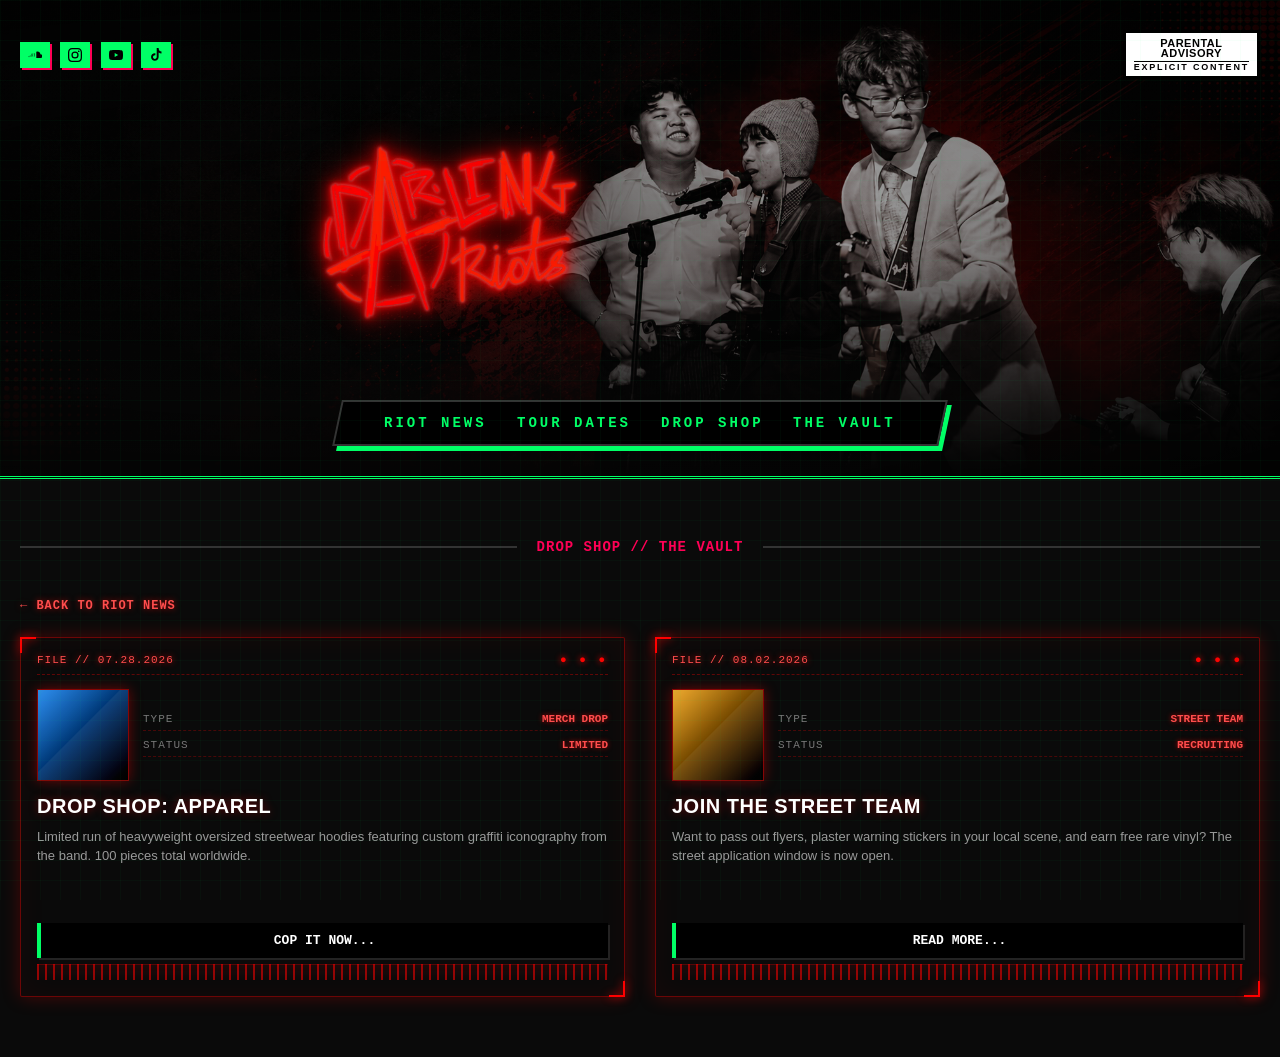
==== drops.html @ 15f685d5 "first commit website" ====
<!DOCTYPE html>
<html lang="en">
<head>
  <meta charset="UTF-8">
  <meta name="viewport" content="width=device-width, initial-scale=1.0">
  <title>Drop Shop &amp; The Vault | The Darling Riots</title>
  <link rel="stylesheet" href="style.css">
</head>
<body>

  <!-- LOADING OVERLAY (shown whenever the page or an action is loading) -->
  <div class="loading-overlay" id="loadingOverlay">
    <img src="pictures/dogdrum.png" alt="Loading..." class="loading-spinner">
  </div>

  <!-- BACKGROUND GRID TEXTURE OVERLAY -->
  <div class="grid-overlay"></div>

  <!-- HEADER (Inspired by Layout in Screenshot 2026-05-30 205433.png) -->
  <header class="y2k-header">
    <div class="top-utility-bar">
      <div class="social-cluster">
        <a href="https://on.soundcloud.com/zNSpr5224gGfSf9cgE" target="_blank" rel="noopener noreferrer" class="pixel-social-btn" title="SoundCloud" aria-label="SoundCloud">
          <svg viewBox="0 0 640 512" aria-hidden="true"><path d="M111.4 256.3c-3.5 0-6.1 2.7-6.6 6.1c-3.3 26-8.4 50.7-13.4 74.9l-.2 1.3c.5 3.9 3.1 6.7 6.6 6.7s6.1-2.7 6.7-6.7l.1-.6c5.2-24.9 10.4-49.9 13.7-76.5c-.6-3.4-3.1-5.2-6.9-5.2zM63.8 285.3c-3.4 0-6.4 2.7-6.7 6.4c-2.5 18-6.4 35.6-9.9 53.2l-.5 2.6c.3 3.9 3.1 6.4 6.4 6.4c3.4 0 6.1-2.5 6.7-6.4l.1-.4c3.9-19 7.7-38 10.1-57.6c-.4-2.5-2.9-3.8-6.2-3.8zM160.5 202.8c-4.4 0-7.9 3.4-8.4 7.9c-4.2 39.5-11.4 78.4-16.4 117.9c.5 5.2 4.1 8.9 8.9 8.9s8.1-3.4 8.4-8.9c5.4-40.9 12.9-81.9 16.6-123.1c-.2-1.5-.4-3-.6-4.4c-1-4.1-3.9-8.3-8.5-8.3zM227 176.8c-.2 0-.5 0-.7 0c-5.2 0-9.6 4.4-9.9 9.4c-4.2 41.5-9.6 82.4-14.4 123.8c-.2 1.2-.2 2.5-.2 3.7c0 5.7 4.5 9.9 9.9 9.9c5.2 0 9.4-3.9 9.9-9.4c5.2-42.4 10.7-84.9 14.9-127.3c0-.5-.2-1-.2-1.7c-.2-4.9-4.4-8.9-9.3-9.4zM31.9 300.1c-3.5 0-6.6 2.7-6.9 6.4l-3.9 40.3c.2 3.9 3.1 6.4 6.6 6.4c3.5 0 6.4-2.9 6.9-6.4l3.7-40.3c-.5-3.7-3.4-6.4-6.4-6.4zM587 224.9c-6.4 0-12.4 1.2-18 3.2C562.9 154.6 505.6 100 435.9 100c-17.3 0-34.1 3.5-49 9.4c-6.1 2.5-7.6 4.9-7.6 9.6l0 268.7c0 4.9 3.9 8.9 8.7 9.4l199 0c39.5 0 71.9-32.1 71.9-71.9C658.8 257.1 626.6 224.9 587 224.9zM294.4 176.3c-6.2 0-11.4 4.9-11.9 11.2c-4.5 43.9-10.2 87.7-13.9 131.6c0 .5-.2 1.2-.2 1.7c0 6.4 5.2 11.2 11.4 11.2c6.2 0 11.2-4.7 11.7-11.2c4-44.2 10-88.1 14.2-132.3c-.2-6.5-5.1-12.2-11.3-12.2z"/></svg>
        </a>
        <a href="https://www.instagram.com/thedarlingriots?utm_source=ig_web_button_share_sheet&igsh=ZDNlZDc0MzIxNw==" target="_blank" rel="noopener noreferrer" class="pixel-social-btn" title="Instagram" aria-label="Instagram">
          <svg viewBox="0 0 24 24" aria-hidden="true"><path d="M12 2.163c3.204 0 3.584.012 4.85.07 3.252.148 4.771 1.691 4.919 4.919.058 1.265.069 1.645.069 4.849 0 3.205-.012 3.584-.069 4.849-.149 3.225-1.664 4.771-4.919 4.919-1.266.058-1.644.07-4.85.07-3.204 0-3.584-.012-4.849-.07-3.26-.149-4.771-1.699-4.919-4.92-.058-1.265-.07-1.644-.07-4.849 0-3.204.013-3.583.07-4.849.149-3.227 1.664-4.771 4.919-4.919 1.266-.057 1.645-.069 4.849-.069zM12 0C8.741 0 8.332.014 7.052.072 2.694.272.273 2.69.073 7.052.014 8.332 0 8.741 0 12c0 3.259.014 3.668.072 4.948.2 4.358 2.618 6.78 6.98 6.98C8.332 23.986 8.741 24 12 24c3.259 0 3.668-.014 4.948-.072 4.354-.2 6.782-2.618 6.979-6.98.059-1.28.073-1.689.073-4.948 0-3.259-.014-3.667-.072-4.947-.196-4.354-2.617-6.78-6.979-6.98C15.668.014 15.259 0 12 0zm0 5.838a6.162 6.162 0 1 0 0 12.324 6.162 6.162 0 0 0 0-12.324zM12 16a4 4 0 1 1 0-8 4 4 0 0 1 0 8zm6.406-11.845a1.44 1.44 0 1 0 0 2.88 1.44 1.44 0 0 0 0-2.88z"/></svg>
        </a>
        <a href="https://www.youtube.com/@darlingriots" target="_blank" rel="noopener noreferrer" class="pixel-social-btn" title="YouTube" aria-label="YouTube">
          <svg viewBox="0 0 24 24" aria-hidden="true"><path d="M23.498 6.186a2.997 2.997 0 0 0-2.112-2.12C19.505 3.545 12 3.545 12 3.545s-7.505 0-9.386.521A2.997 2.997 0 0 0 .502 6.186 31.26 31.26 0 0 0 0 12a31.26 31.26 0 0 0 .502 5.814 2.997 2.997 0 0 0 2.112 2.12c1.881.521 9.386.521 9.386.521s7.505 0 9.386-.521a2.997 2.997 0 0 0 2.112-2.12A31.26 31.26 0 0 0 24 12a31.26 31.26 0 0 0-.502-5.814zM9.75 15.568V8.432L15.818 12z"/></svg>
        </a>
        <a href="https://www.tiktok.com/@thedarlingriots?lang=en-GB" target="_blank" rel="noopener noreferrer" class="pixel-social-btn" title="TikTok" aria-label="TikTok">
          <svg viewBox="0 0 24 24" aria-hidden="true"><path d="M16.6 0h-3.4v15.5c0 1.7-1.4 3.2-3.2 3.2-1.7 0-3.2-1.4-3.2-3.2 0-1.7 1.4-3.2 3.2-3.2.3 0 .6 0 .9.1V8.9c-.3 0-.6-.1-.9-.1-3.6 0-6.5 2.9-6.5 6.5S6.5 21.8 10 21.8s6.5-2.9 6.5-6.5V7.9c1.4 1 3.1 1.6 4.9 1.6V6.1c-2.6 0-4.8-2.1-4.8-4.8V0z"/></svg>
        </a>
      </div>
      <div class="parental-advisory-badge">
        PARENTAL<br>ADVISORY<br><span class="explicit">EXPLICIT CONTENT</span>
      </div>
    </div>

    <img src="logo.png" alt="The Darling Riots" class="band-logo" id="bandLogo">

    <nav class="cyber-nav-container">
      <div class="cyber-nav-skew">
        <a href="index.html#news" class="nav-link">RIOT NEWS</a>
        <a href="index.html#tour" class="nav-link">TOUR DATES</a>
        <a href="#shop" class="nav-link">DROP SHOP</a>
        <a href="#vault" class="nav-link">THE VAULT</a>
      </div>
    </nav>
  </header>

  <!-- DROP SHOP & THE VAULT -->
  <main class="news-section" id="drops">
    <div class="section-divider">
      <span class="divider-line"></span>
      <h2 class="section-header-tag">DROP SHOP // THE VAULT</h2>
      <span class="divider-line"></span>
    </div>

    <a href="index.html" class="back-to-main-link">&larr; BACK TO RIOT NEWS</a>

    <div class="news-grid">
      <!-- ARTICLE 3: MERCH DROP -->
      <article class="jewel-case" id="shop">
        <div class="dossier-header">
          <span class="dossier-tag">FILE // 07.28.2026</span>
          <span class="dossier-dots">&#9679; &#9679; &#9679;</span>
        </div>
        <div class="case-front">
          <div class="dossier-main">
            <div class="album-art-wrapper">
              <div class="art-placeholder merch-art"></div>
              <div class="plastic-shine"></div>
            </div>
            <div class="dossier-meta">
              <div class="meta-row"><span class="meta-label">TYPE</span><span class="meta-value">MERCH DROP</span></div>
              <div class="meta-row"><span class="meta-label">STATUS</span><span class="meta-value">LIMITED</span></div>
            </div>
          </div>
          <div class="case-insert-text">
            <h3>DROP SHOP: APPAREL</h3>
            <p>Limited run of heavyweight oversized streetwear hoodies featuring custom graffiti iconography from the band. 100 pieces total worldwide.</p>
            <a href="#" class="tape-strip-btn">COP IT NOW...</a>
          </div>
          <div class="dossier-scanline"></div>
        </div>
      </article>

      <!-- ARTICLE 4: STREET TEAM -->
      <article class="jewel-case" id="vault">
        <div class="dossier-header">
          <span class="dossier-tag">FILE // 08.02.2026</span>
          <span class="dossier-dots">&#9679; &#9679; &#9679;</span>
        </div>
        <div class="case-front">
          <div class="dossier-main">
            <div class="album-art-wrapper">
              <div class="art-placeholder street-art"></div>
              <div class="plastic-shine"></div>
            </div>
            <div class="dossier-meta">
              <div class="meta-row"><span class="meta-label">TYPE</span><span class="meta-value">STREET TEAM</span></div>
              <div class="meta-row"><span class="meta-label">STATUS</span><span class="meta-value">RECRUITING</span></div>
            </div>
          </div>
          <div class="case-insert-text">
            <h3>JOIN THE STREET TEAM</h3>
            <p>Want to pass out flyers, plaster warning stickers in your local scene, and earn free rare vinyl? The street application window is now open.</p>
            <a href="#" class="tape-strip-btn">READ MORE...</a>
          </div>
          <div class="dossier-scanline"></div>
        </div>
      </article>
    </div>
  </main>

  <script src="script.js"></script>
</body>
</html>
---- style.css ----
/* --- GLOBAL ESTHETICS & RESET --- */
* {
  margin: 0;
  padding: 0;
  box-sizing: border-box;
}

body {
  background-color: #0a0a0a;
  color: #ffffff;
  font-family: -apple-system, BlinkMacSystemFont, "Segoe UI", Roboto, sans-serif;
  overflow-x: hidden;
  position: relative;
}

/* Photocopied Half-tone / Digital Grid Overlay Frame Layer */
.grid-overlay {
  position: fixed;
  top: 0; left: 0; width: 100%; height: 100%;
  background-image: 
    linear-gradient(rgba(0, 255, 102, 0.03) 1px, transparent 1px),
    linear-gradient(90deg, rgba(0, 255, 102, 0.03) 1px, transparent 1px);
  background-size: 20px 20px;
  pointer-events: none;
  z-index: 999;
}

/* --- BAND INTRO MEMO: OLD-SCHOOL TICKET STUB --- */
.ticket-memo {
  position: fixed;
  top: 50%;
  left: 0;
  transform: translateY(-50%);
  z-index: 1500;
  display: flex;
  align-items: stretch;
}

.ticket-tab {
  flex-shrink: 0;
  width: 42px;
  border: none;
  border-right: 2px dashed rgba(0, 0, 0, 0.4);
  background: repeating-linear-gradient(-45deg, #ff0000 0 10px, #1a0000 10px 20px);
  box-shadow: 0 0 18px rgba(255, 0, 0, 0.5);
  cursor: pointer;
  display: flex;
  align-items: center;
  justify-content: center;
  padding: 20px 0;
}

.ticket-tab-text {
  writing-mode: vertical-rl;
  transform: rotate(180deg);
  font-family: monospace;
  font-weight: bold;
  font-size: 13px;
  letter-spacing: 4px;
  color: #fff;
  text-shadow: 0 0 6px rgba(0, 0, 0, 0.9);
}

.ticket-panel {
  display: flex;
  width: 0;
  overflow: hidden;
  background: #111;
  box-shadow: 0 0 30px rgba(255, 0, 0, 0.4);
  transition: width 0.35s ease;
}

.ticket-panel.open {
  width: 380px;
}

.ticket-stub {
  flex-shrink: 0;
  width: 46px;
  background: repeating-linear-gradient(-45deg, #ff0000 0 10px, #1a0000 10px 20px);
  display: flex;
  flex-direction: column;
  align-items: center;
  justify-content: space-between;
  padding: 18px 0;
}

.ticket-stub-label {
  writing-mode: vertical-rl;
  transform: rotate(180deg);
  font-family: 'Impact', sans-serif;
  font-size: 15px;
  letter-spacing: 2px;
  color: #fff;
  text-align: center;
}

.ticket-stub-no {
  writing-mode: vertical-rl;
  transform: rotate(180deg);
  font-family: monospace;
  font-size: 10px;
  letter-spacing: 2px;
  color: rgba(255, 255, 255, 0.75);
}

.ticket-perforation {
  flex-shrink: 0;
  width: 12px;
  position: relative;
  border-left: 2px dashed rgba(255, 0, 0, 0.6);
  border-right: 2px dashed rgba(255, 0, 0, 0.6);
}

.ticket-perforation::before,
.ticket-perforation::after {
  content: "";
  position: absolute;
  left: 50%;
  width: 22px;
  height: 22px;
  background: #0a0a0a;
  border-radius: 50%;
  transform: translateX(-50%);
}

.ticket-perforation::before { top: -11px; }
.ticket-perforation::after { bottom: -11px; }

.ticket-body {
  position: relative;
  flex: 1;
  min-width: 322px;
  padding: 28px 22px 22px;
  display: flex;
  flex-direction: column;
  gap: 12px;
}

.ticket-close {
  position: absolute;
  top: 10px;
  right: 12px;
  background: none;
  border: none;
  color: #ff4d4d;
  font-size: 22px;
  line-height: 1;
  cursor: pointer;
  text-shadow: 0 0 8px rgba(255, 0, 0, 0.7);
}

.ticket-close:hover {
  color: #fff;
}

.ticket-eyebrow {
  font-family: monospace;
  font-size: 11px;
  letter-spacing: 2px;
  color: #ff4d4d;
  text-shadow: 0 0 6px rgba(255, 0, 0, 0.6);
}

.ticket-title {
  font-family: 'Impact', sans-serif;
  font-size: 26px;
  letter-spacing: 0.5px;
  color: #fff;
  text-shadow: 0 0 10px rgba(255, 0, 0, 0.5);
}

.ticket-intro-text {
  font-family: monospace;
  font-size: 12.5px;
  line-height: 1.6;
  color: #aaa;
  flex: 1;
}

.ticket-meta-row {
  display: flex;
  justify-content: space-between;
  flex-wrap: wrap;
  gap: 6px;
  border-top: 1px dashed rgba(255, 0, 0, 0.3);
  padding-top: 10px;
  font-family: monospace;
  font-size: 10px;
  letter-spacing: 1px;
  color: #777;
}

.ticket-barcode {
  height: 34px;
  background: repeating-linear-gradient(90deg, #eee 0 2px, transparent 2px 4px, #eee 4px 5px, transparent 5px 9px, #eee 9px 12px, transparent 12px 14px);
  opacity: 0.85;
}

/* --- HEADER SECTION (Screenshot 2026-05-30 205433.png Architecture) --- */
.y2k-header {
  padding: 30px 20px 25px;
  border-bottom: 3px double #00ff66;
  background:
    radial-gradient(ellipse at 25% 45%, rgba(0, 0, 0, 0.45) 0%, rgba(0, 0, 0, 0.1) 40%, rgba(0, 0, 0, 0.7) 100%),
    linear-gradient(180deg, rgba(5, 5, 5, 0.25) 0%, rgba(5, 5, 5, 0.35) 55%, #070707 100%),
    url("pictures/band-01.png");
  background-size: cover;
  background-position: center;
  text-align: center;
}

.top-utility-bar {
  display: flex;
  justify-content: space-between;
  align-items: center;
  max-width: 1400px;
  margin: 0 auto;
}

.pixel-social-btn {
  display: inline-flex;
  align-items: center;
  justify-content: center;
  width: 30px;
  height: 26px;
  color: #000;
  background-color: #00ff66;
  text-decoration: none;
  margin-right: 6px;
  box-shadow: 2px 2px 0px #ff0055;
  transition: transform 0.1s ease, background-color 0.1s ease, color 0.1s ease;
}

.pixel-social-btn svg {
  width: 14px;
  height: 14px;
  fill: currentColor;
  display: block;
}

.pixel-social-btn:hover {
  transform: translateY(-2px);
  background-color: #ff0055;
  color: #fff;
  box-shadow: 2px 2px 0px #00ff66;
}

.parental-advisory-badge {
  background-color: #ffffff;
  color: #000000;
  font-family: "Impact", "Arial Black", sans-serif;
  font-size: 11px;
  line-height: 0.95;
  padding: 5px 8px;
  border: 3px solid #000000;
  font-weight: 900;
  letter-spacing: 0.5px;
  text-align: center;
  animation: flashAlert 2s infinite steps(2);
}

.parental-advisory-badge .explicit {
  font-size: 9px;
  letter-spacing: 1.8px;
  border-top: 1px solid #000;
  display: block;
  margin-top: 2px;
  padding-top: 1px;
}

/* Glowing Neon Red Band Logo */
.band-logo {
  display: block;
  width: clamp(160px, 20vw, 300px);
  margin: 25px auto;
  position: relative;
  left: clamp(-190px, -17vw, -100px);
  cursor: pointer;
  filter:
    drop-shadow(0 0 1px #ff6666)
    drop-shadow(0 0 3px #ff0000)
    drop-shadow(0 0 8px rgba(255, 0, 0, 0.7))
    drop-shadow(0 0 16px rgba(255, 0, 0, 0.45));
  animation: neonFlicker 2.6s ease-in-out infinite;
  transition: transform 0.1s ease, filter 0.1s ease;
}

@keyframes neonFlicker {
  0%, 100% {
    filter:
      drop-shadow(0 0 1px #ff6666)
      drop-shadow(0 0 3px #ff0000)
      drop-shadow(0 0 8px rgba(255, 0, 0, 0.7))
      drop-shadow(0 0 16px rgba(255, 0, 0, 0.45));
  }
  50% {
    filter:
      drop-shadow(0 0 1px #ff8080)
      drop-shadow(0 0 4px #ff0000)
      drop-shadow(0 0 11px rgba(255, 0, 0, 0.75))
      drop-shadow(0 0 20px rgba(255, 0, 0, 0.5));
  }
  75% {
    filter:
      drop-shadow(0 0 1px #ff6666)
      drop-shadow(0 0 2px #ff0000)
      drop-shadow(0 0 6px rgba(255, 0, 0, 0.6))
      drop-shadow(0 0 12px rgba(255, 0, 0, 0.4));
  }
}

/* Skewed Tech Navigation Menu Bar */
.cyber-nav-container {
  margin: 15px auto 5px auto;
  display: inline-block;
}

.cyber-nav-skew {
  display: flex;
  background-color: #000000;
  border: 2px solid #333333;
  padding: 8px 30px;
  transform: skewX(-12deg);
  box-shadow: 5px 5px 0px #00ff66;
}

.nav-link {
  color: #00ff66;
  font-family: monospace;
  font-weight: bold;
  font-size: 14px;
  text-decoration: none;
  letter-spacing: 3px;
  padding: 5px 15px;
  transform: skewX(12deg); /* Un-skew text content */
}

.nav-link:hover {
  color: #ff0055;
  text-shadow: 0 0 8px #ff0055;
}

/* --- HERO & FAN CONTAINER AREA --- */
.hero-section {
  display: flex;
  flex-wrap: wrap;
  max-width: 1400px;
  margin: 40px auto;
  padding: 0 20px;
  gap: 30px;
}

.hero-media-frame {
  flex: 1 1 550px;
  border: 4px solid #222;
  background-color: #111;
  box-shadow: 10px 10px 0px rgba(0, 0, 0, 0.8);
  position: relative;
}

.hero-poster {
  display: block;
  width: 100%;
  height: 450px;
  object-fit: contain;
  background: #050505;
}

.hero-fan-widgets {
  flex: 1 1 400px;
  display: flex;
  flex-direction: column;
  gap: 30px;
}

/* --- WINAMP AUDIO SKIN PLAYER --- */
.winamp-player {
  background-color: #2c2c2c;
  border: 3px solid #444;
  border-top-color: #666; border-left-color: #666;
  padding: 6px;
  box-shadow: 4px 4px 12px rgba(0,0,0,0.6);
}

.winamp-title-bar {
  background: linear-gradient(90deg, #000080, #0080ff);
  padding: 3px 6px;
  display: flex;
  justify-content: space-between;
  align-items: center;
  font-family: monospace;
  font-size: 11px;
  color: #fff;
  font-weight: bold;
}

.winamp-window-controls span {
  margin-left: 6px;
  cursor: pointer;
  color: #ccc;
}

.winamp-display {
  background-color: #000;
  border: 2px inset #444;
  margin-top: 5px;
  padding: 10px;
  display: grid;
  grid-template-columns: 80px 1fr;
  gap: 10px;
}

.winamp-status-indicators {
  font-family: monospace;
  font-size: 9px;
  color: #00ff66;
  line-height: 1.3;
}

.status-indicator {
  font-weight: bold;
  background-color: #111;
  padding: 1px 3px;
  text-align: center;
  border: 1px solid #222;
}

.winamp-timer {
  grid-column: 1;
  font-family: monospace;
  font-size: 26px;
  color: #00ff66;
  text-align: center;
  background-color: #050505;
  border: 1px solid #111;
  font-weight: bold;
}

.winamp-track-info {
  grid-column: 2;
  grid-row: 1 / span 2;
  background-color: #050505;
  border: 1px solid #222;
  display: flex;
  align-items: center;
  padding: 5px;
  overflow: hidden;
}

.track-ticker-wrap {
  width: 100%;
  overflow: hidden;
}

.track-ticker {
  font-family: monospace;
  font-size: 12px;
  color: #00ff66;
  white-space: nowrap;
}

.winamp-progress-container {
  background-color: #222;
  height: 10px;
  margin-top: 5px;
  border: 1px inset #444;
  cursor: pointer;
  position: relative;
}

.winamp-progress-bar {
  background-color: #00ff66;
  width: 30%;
  height: 100%;
}

.winamp-controls {
  display: flex;
  gap: 4px;
  margin-top: 6px;
}

.winamp-btn {
  flex: 1;
  background-color: #444;
  border: 2px solid #555;
  border-bottom-color: #222; border-right-color: #222;
  color: #fff;
  font-family: monospace;
  font-weight: bold;
  font-size: 11px;
  padding: 6px 0;
  cursor: pointer;
}

.winamp-btn:active {
  border: 2px solid #222;
  border-bottom-color: #555; border-right-color: #555;
}

.active-green {
  color: #00ff66;
  text-shadow: 0 0 4px #00ff66;
}

/* --- UNDERGROUND STREET FLYER SIGNUP --- */
.street-flyer-signup {
  background-color: #ff0055;
  color: #000;
  border: 3px dashed #000;
  padding: 20px;
  transform: rotate(-1deg);
  box-shadow: 6px 6px 0px #000;
}

.flyer-title {
  font-family: 'Impact', sans-serif;
  font-size: 24px;
  letter-spacing: 1px;
  margin-bottom: 8px;
}

.flyer-text {
  font-family: monospace;
  font-size: 12px;
  font-weight: bold;
  line-height: 1.4;
  margin-bottom: 15px;
}

.flyer-form {
  display: flex;
  gap: 10px;
}

.flyer-input {
  flex: 1;
  background: #000;
  border: 2px solid #000;
  color: #00ff66;
  font-family: monospace;
  font-weight: bold;
  padding: 8px;
}

.flyer-input::placeholder {
  color: rgba(0, 255, 102, 0.5);
}

.flyer-submit-btn {
  background-color: #000;
  color: #fff;
  border: none;
  font-family: 'Impact', sans-serif;
  font-size: 14px;
  letter-spacing: 1px;
  padding: 0 15px;
  cursor: pointer;
}

.flyer-submit-btn:hover {
  background-color: #ffffff;
  color: #000000;
}

.flyer-contact {
  margin-top: 14px;
  font-family: monospace;
  font-weight: bold;
  font-size: 12px;
  letter-spacing: 0.5px;
}

.flyer-contact-link {
  color: #000;
  text-decoration: underline;
  text-underline-offset: 2px;
}

.flyer-contact-link:hover {
  color: #fff;
}

/* --- GRID SECTION (Screenshot 2026-05-30 205459.png Layout Structure) --- */
.news-section {
  max-width: 1400px;
  margin: 60px auto;
  padding: 0 20px;
}

.section-divider {
  display: flex;
  align-items: center;
  gap: 20px;
  margin-bottom: 40px;
}

.divider-line {
  flex: 1;
  height: 2px;
  background-color: #333;
}

.section-header-tag {
  font-family: monospace;
  font-size: 14px;
  color: #ff0055;
  font-weight: bold;
  letter-spacing: 1px;
}

.news-grid {
  display: grid;
  grid-template-columns: repeat(auto-fit, minmax(280px, 1fr));
  gap: 30px;
}

/* Glowing Red HUD Dossier Card */
.jewel-case {
  background: #0a0a0a;
  border: 1px solid rgba(255, 0, 0, 0.4);
  border-radius: 2px;
  display: block;
  position: relative;
  padding: 16px;
  box-shadow: 0 0 18px rgba(255, 0, 0, 0.25), inset 0 0 30px rgba(255, 0, 0, 0.05);
  perspective: 1000px;
  transition: transform 0.15s ease-out, box-shadow 0.15s ease-out;
}

.jewel-case.more-tile {
  display: flex;
  flex-direction: column;
}

.jewel-case::before,
.jewel-case::after {
  content: "";
  position: absolute;
  width: 14px;
  height: 14px;
  border: 2px solid #ff0000;
  filter: drop-shadow(0 0 4px #ff0000);
  pointer-events: none;
}

.jewel-case::before {
  top: -1px;
  left: -1px;
  border-right: none;
  border-bottom: none;
}

.jewel-case::after {
  bottom: -1px;
  right: -1px;
  border-left: none;
  border-top: none;
}

.jewel-case:hover {
  box-shadow: 0 0 30px rgba(255, 0, 0, 0.45), inset 0 0 40px rgba(255, 0, 0, 0.08);
}

.dossier-header {
  display: flex;
  justify-content: space-between;
  align-items: center;
  font-family: monospace;
  font-size: 11px;
  letter-spacing: 1px;
  color: #ff4d4d;
  text-shadow: 0 0 6px rgba(255, 0, 0, 0.8);
  border-bottom: 1px dashed rgba(255, 0, 0, 0.35);
  padding-bottom: 8px;
  margin-bottom: 14px;
}

.dossier-dots {
  color: #ff0000;
  letter-spacing: 3px;
  text-shadow: 0 0 6px #ff0000;
}

.case-front {
  padding: 0;
}

.dossier-main {
  display: flex;
  gap: 14px;
  margin-bottom: 14px;
}

.album-art-wrapper {
  position: relative;
  width: 92px;
  height: 92px;
  flex-shrink: 0;
  overflow: hidden;
  border: 1px solid rgba(255, 0, 0, 0.5);
  box-shadow: 0 0 12px rgba(255, 0, 0, 0.4);
}

.art-placeholder {
  width: 100%;
  height: 100%;
  background-size: cover;
  background-position: center;
  filter: contrast(1.15) brightness(0.85);
}

/* Fallback colors simulating aggressive cover variants */
.mixtapedrop-art { background: linear-gradient(135deg, #00ff66, #000); }
.tour-art { background: linear-gradient(135deg, #ff0055, #000); }
.merch-art { background: linear-gradient(135deg, #0088ff, #000); }
.street-art { background: linear-gradient(135deg, #ffaa00, #000); }

/* Transparent Gloss Reflection Layer */
.plastic-shine {
  position: absolute;
  top: 0; left: 0; right: 0; bottom: 0;
  background: linear-gradient(135deg, rgba(255,255,255,0.18) 0%, rgba(255,255,255,0) 45%, rgba(255,255,255,0.06) 46%, rgba(255,255,255,0) 100%);
  pointer-events: none;
  transition: opacity 0.2s ease;
}

.dossier-meta {
  flex: 1;
  display: flex;
  flex-direction: column;
  justify-content: center;
  gap: 8px;
}

.meta-row {
  display: flex;
  justify-content: space-between;
  gap: 10px;
  border-bottom: 1px dashed rgba(255, 0, 0, 0.25);
  padding-bottom: 5px;
  font-family: monospace;
  font-size: 11px;
}

.meta-label {
  color: #777;
  letter-spacing: 1px;
}

.meta-value {
  color: #ff4d4d;
  font-weight: bold;
  text-shadow: 0 0 5px rgba(255, 0, 0, 0.7);
}

.case-insert-text {
  margin-top: 0;
}

.dossier-scanline {
  height: 16px;
  margin-top: 6px;
  border-top: 1px solid rgba(255, 0, 0, 0.3);
  background:
    repeating-linear-gradient(90deg, rgba(255, 0, 0, 0.55) 0 2px, transparent 2px 8px),
    linear-gradient(180deg, rgba(255, 0, 0, 0.08), transparent);
}

.case-insert-text h3 {
  color: #fff;
  font-family: 'Impact', sans-serif;
  font-size: 20px;
  margin: 4px 0 10px 0;
  letter-spacing: 0.5px;
  text-shadow: 0 0 10px rgba(255, 0, 0, 0.4);
}

.case-insert-text p {
  color: #999;
  font-size: 13px;
  line-height: 1.4;
  margin-bottom: 20px;
  height: 75px;
  overflow: hidden;
}

/* "More Drops" Link Tile (points to drops.html) */
.more-tile-link {
  flex: 1;
  display: flex;
  flex-direction: column;
  align-items: center;
  justify-content: center;
  gap: 10px;
  min-height: 180px;
  text-decoration: none;
  text-align: center;
}

.more-tile-plus {
  font-family: monospace;
  font-size: 40px;
  line-height: 1;
  color: #ff0000;
  text-shadow: 0 0 10px rgba(255, 0, 0, 0.8);
}

.more-tile-text {
  font-family: monospace;
  font-size: 13px;
  font-weight: bold;
  letter-spacing: 1px;
  color: #fff;
  line-height: 1.5;
}

.more-tile-arrow {
  font-size: 18px;
  color: #ff4d4d;
  transition: transform 0.2s ease;
}

.more-tile-link:hover .more-tile-arrow {
  transform: translateX(6px);
}

.more-tile-link:hover .more-tile-text {
  color: #ff4d4d;
}

/* Back-to-main link used on drops.html */
.back-to-main-link {
  display: inline-block;
  font-family: monospace;
  font-size: 12px;
  font-weight: bold;
  letter-spacing: 1px;
  color: #ff4d4d;
  text-decoration: none;
  margin-bottom: 24px;
  text-shadow: 0 0 6px rgba(255, 0, 0, 0.6);
}

.back-to-main-link:hover {
  color: #00ff66;
  text-shadow: 0 0 6px rgba(0, 255, 102, 0.6);
}

/* --- VISUAL RIOT LOG / PHOTO GALLERY --- */
.gallery-section {
  max-width: 1600px;
  margin: 60px auto;
  padding: 0 20px;
}

.photo-gallery {
  display: grid;
  grid-template-columns: repeat(auto-fit, minmax(400px, 1fr));
  gap: 32px;
}

.gallery-frame {
  position: relative;
  display: flex;
  flex-direction: column;
  overflow: hidden;
  background: #0a0a0a;
  border: 1px solid rgba(255, 0, 0, 0.4);
  box-shadow: 0 0 18px rgba(255, 0, 0, 0.25);
}

.gallery-photo {
  display: block;
  width: 100%;
  aspect-ratio: 4 / 3;
  object-fit: cover;
  filter: contrast(1.1) brightness(0.9) grayscale(0.15);
  transition: transform 0.3s ease, filter 0.3s ease;
}

.gallery-frame:hover .gallery-photo {
  transform: scale(1.06);
  filter: contrast(1.2) brightness(1) grayscale(0);
}

.gallery-caption {
  padding: 14px 16px;
  margin: 0;
  background: rgba(0, 0, 0, 0.4);
  border-top: 1px solid rgba(255, 0, 0, 0.3);
  font-family: monospace;
  font-size: 14px;
  color: #bbb;
  line-height: 1.4;
}

.gallery-empty {
  aspect-ratio: 4 / 3;
  display: flex;
  align-items: center;
  justify-content: center;
  border-style: dashed;
}

.gallery-empty-label {
  font-family: monospace;
  font-size: 12px;
  letter-spacing: 2px;
  color: rgba(255, 0, 0, 0.5);
}

/* Tape Strip Button (Inspired by Screenshot 2026-05-30 205459.png) */
.tape-strip-btn {
  display: block;
  background-color: #000;
  color: #fff;
  text-align: center;
  padding: 10px;
  font-family: monospace;
  font-weight: bold;
  font-size: 13px;
  text-decoration: none;
  border-left: 4px solid #00ff66;
  box-shadow: 2px 2px 0px rgba(255,255,255,0.1);
  transition: all 0.2s ease;
}

.tape-strip-btn:hover {
  background-color: #00ff66;
  color: #000;
  border-left-color: #ff0055;
  box-shadow: 0px 0px 12px #00ff66;
}

/* --- ANIMATIONS --- */
@keyframes flashAlert {
  0%, 100% { background-color: #fff; color: #000; }
  50% { background-color: #ff0055; color: #fff; border-color: #fff; }
}

/* --- LOADING OVERLAY --- */
.loading-overlay {
  position: fixed;
  inset: 0;
  background-color: #0a0a0a;
  display: flex;
  align-items: center;
  justify-content: center;
  z-index: 10000;
  opacity: 1;
  visibility: visible;
  transition: opacity 0.4s ease, visibility 0.4s ease;
}

.loading-overlay.hidden {
  opacity: 0;
  visibility: hidden;
  pointer-events: none;
}

.loading-spinner {
  width: 260px;
  filter: drop-shadow(0 0 10px #ff0000) drop-shadow(0 0 24px rgba(255, 0, 0, 0.6));
  animation: spin 2s linear infinite;
}

@keyframes spin {
  from { transform: rotate(0deg); }
  to { transform: rotate(360deg); }
}

/* Mobile Responsiveness adjustments */
@media (max-width: 768px) {
  .top-utility-bar {
    flex-direction: column;
    gap: 15px;
  }
  .cyber-nav-skew {
    flex-wrap: wrap;
    justify-content: center;
    transform: none;
  }
  .nav-link {
    transform: none;
  }
  .hero-section {
    margin: 15px auto;
  }
  .hero-poster {
    height: 300px;
  }
  .photo-gallery {
    grid-template-columns: 1fr;
  }
  .band-logo {
    left: 0;
  }
  .ticket-panel.open {
    width: min(300px, calc(100vw - 42px));
  }
  .ticket-body {
    min-width: 0;
  }
}
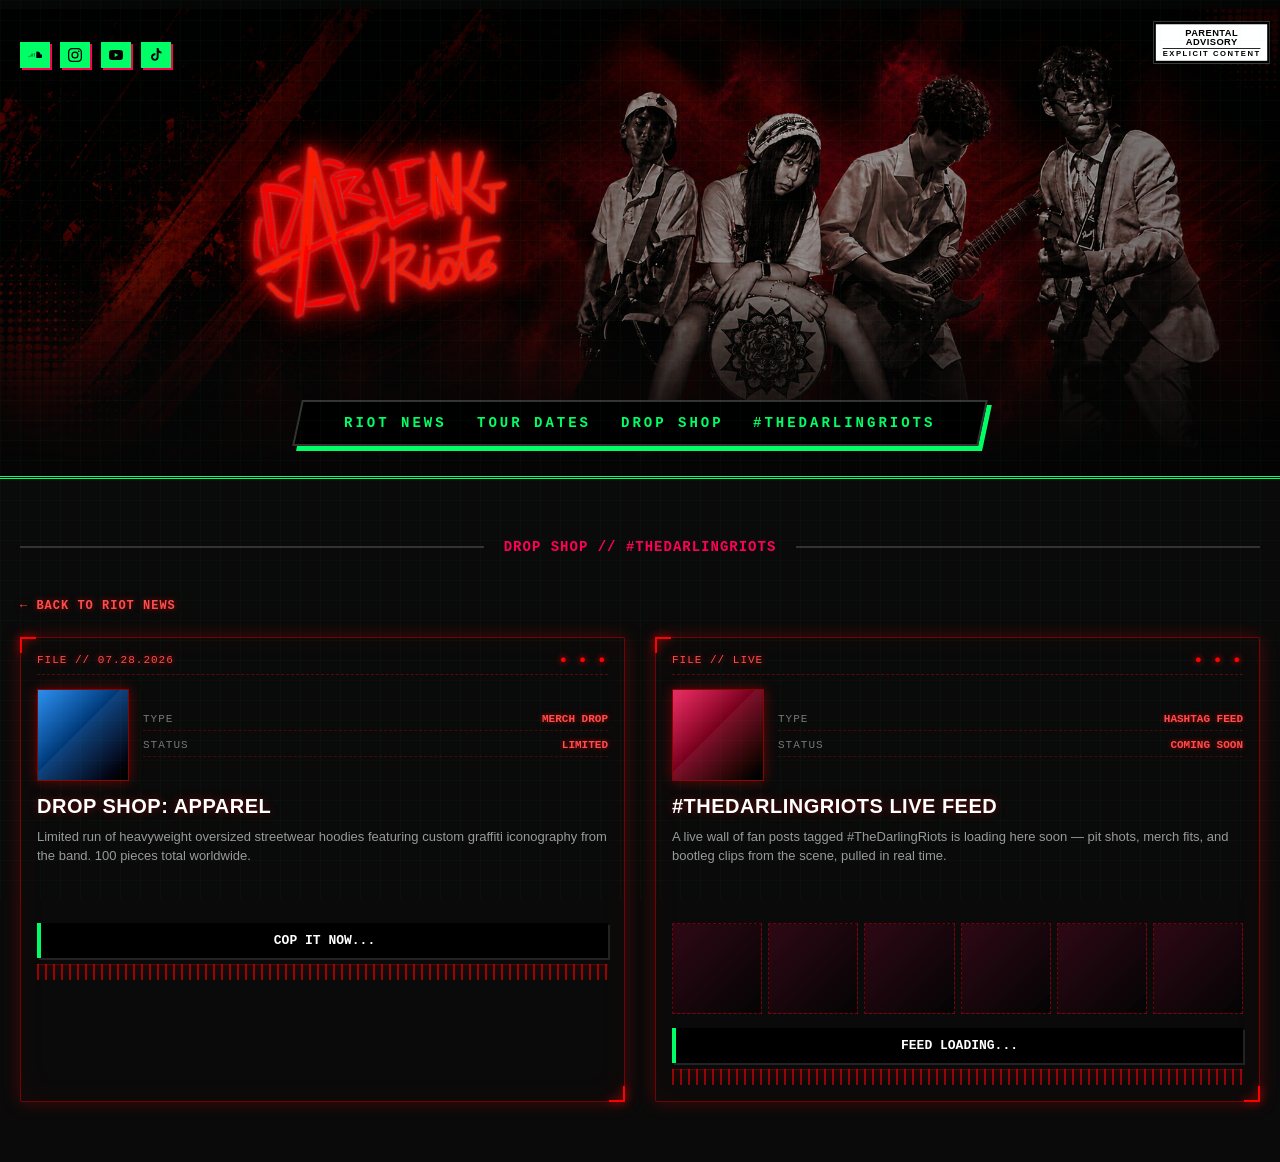
==== commit 29996c58: "Update site content" ====
--- a/drops.html
+++ b/drops.html
@@ -45,7 +45,7 @@
         <a href="index.html#news" class="nav-link">RIOT NEWS</a>
         <a href="index.html#tour" class="nav-link">TOUR DATES</a>
         <a href="#shop" class="nav-link">DROP SHOP</a>
-        <a href="#vault" class="nav-link">THE VAULT</a>
+        <a href="#vault" class="nav-link">#THEDARLINGRIOTS</a>
       </div>
     </nav>
   </header>
@@ -54,7 +54,7 @@
   <main class="news-section" id="drops">
     <div class="section-divider">
       <span class="divider-line"></span>
-      <h2 class="section-header-tag">DROP SHOP // THE VAULT</h2>
+      <h2 class="section-header-tag">DROP SHOP // #THEDARLINGRIOTS</h2>
       <span class="divider-line"></span>
     </div>
 
@@ -87,27 +87,35 @@
         </div>
       </article>
 
-      <!-- ARTICLE 4: STREET TEAM -->
+      <!-- ARTICLE 4: LIVE HASHTAG FEED -->
       <article class="jewel-case" id="vault">
         <div class="dossier-header">
-          <span class="dossier-tag">FILE // 08.02.2026</span>
+          <span class="dossier-tag">FILE // LIVE</span>
           <span class="dossier-dots">&#9679; &#9679; &#9679;</span>
         </div>
         <div class="case-front">
           <div class="dossier-main">
             <div class="album-art-wrapper">
-              <div class="art-placeholder street-art"></div>
+              <div class="art-placeholder vault-art"></div>
               <div class="plastic-shine"></div>
             </div>
             <div class="dossier-meta">
-              <div class="meta-row"><span class="meta-label">TYPE</span><span class="meta-value">STREET TEAM</span></div>
-              <div class="meta-row"><span class="meta-label">STATUS</span><span class="meta-value">RECRUITING</span></div>
+              <div class="meta-row"><span class="meta-label">TYPE</span><span class="meta-value">HASHTAG FEED</span></div>
+              <div class="meta-row"><span class="meta-label">STATUS</span><span class="meta-value">COMING SOON</span></div>
             </div>
           </div>
           <div class="case-insert-text">
-            <h3>JOIN THE STREET TEAM</h3>
-            <p>Want to pass out flyers, plaster warning stickers in your local scene, and earn free rare vinyl? The street application window is now open.</p>
-            <a href="#" class="tape-strip-btn">READ MORE...</a>
+            <h3>#THEDARLINGRIOTS LIVE FEED</h3>
+            <p>A live wall of fan posts tagged #TheDarlingRiots is loading here soon — pit shots, merch fits, and bootleg clips from the scene, pulled in real time.</p>
+            <div class="feed-grid">
+              <div class="feed-tile"></div>
+              <div class="feed-tile"></div>
+              <div class="feed-tile"></div>
+              <div class="feed-tile"></div>
+              <div class="feed-tile"></div>
+              <div class="feed-tile"></div>
+            </div>
+            <a href="#" class="tape-strip-btn">FEED LOADING...</a>
           </div>
           <div class="dossier-scanline"></div>
         </div>
--- a/style.css
+++ b/style.css
@@ -202,11 +202,13 @@
   padding: 30px 20px 25px;
   border-bottom: 3px double #00ff66;
   background:
-    radial-gradient(ellipse at 25% 45%, rgba(0, 0, 0, 0.45) 0%, rgba(0, 0, 0, 0.1) 40%, rgba(0, 0, 0, 0.7) 100%),
-    linear-gradient(180deg, rgba(5, 5, 5, 0.25) 0%, rgba(5, 5, 5, 0.35) 55%, #070707 100%),
-    url("pictures/band-01.png");
-  background-size: cover;
-  background-position: center;
+    radial-gradient(ellipse at 25% 45%, rgba(0, 0, 0, 0.25) 0%, rgba(0, 0, 0, 0.05) 40%, rgba(0, 0, 0, 0.55) 100%),
+    linear-gradient(180deg, rgba(5, 5, 5, 0.1) 0%, rgba(5, 5, 5, 0.2) 55%, #070707 100%),
+    url("pictures/newest header.png");
+  background-size: 100%;
+  background-position: 25% center;
+  background-repeat: no-repeat;
+  background-color: #070707;
   text-align: center;
 }
 
@@ -258,6 +260,7 @@
   letter-spacing: 0.5px;
   text-align: center;
   animation: flashAlert 2s infinite steps(2);
+  transform: translate(20px, -12px) scale(0.85);
 }
 
 .parental-advisory-badge .explicit {
@@ -275,7 +278,7 @@
   width: clamp(160px, 20vw, 300px);
   margin: 25px auto;
   position: relative;
-  left: clamp(-190px, -17vw, -100px);
+  left: clamp(-260px, -24vw, -160px);
   cursor: pointer;
   filter:
     drop-shadow(0 0 1px #ff6666)
@@ -716,6 +719,7 @@
 .tour-art { background: linear-gradient(135deg, #ff0055, #000); }
 .merch-art { background: linear-gradient(135deg, #0088ff, #000); }
 .street-art { background: linear-gradient(135deg, #ffaa00, #000); }
+.vault-art { background: linear-gradient(135deg, #ff0055, #000); }
 
 /* Transparent Gloss Reflection Layer */
 .plastic-shine {
@@ -786,6 +790,31 @@
   overflow: hidden;
 }
 
+.feed-grid {
+  display: grid;
+  grid-template-columns: repeat(6, 1fr);
+  gap: 6px;
+  margin-bottom: 14px;
+}
+
+.feed-tile {
+  aspect-ratio: 1 / 1;
+  background: linear-gradient(135deg, rgba(255, 0, 85, 0.15), rgba(0, 0, 0, 0.6));
+  border: 1px dashed rgba(255, 0, 0, 0.4);
+  animation: feedPulse 1.8s ease-in-out infinite;
+}
+
+.feed-tile:nth-child(2) { animation-delay: 0.2s; }
+.feed-tile:nth-child(3) { animation-delay: 0.4s; }
+.feed-tile:nth-child(4) { animation-delay: 0.6s; }
+.feed-tile:nth-child(5) { animation-delay: 0.8s; }
+.feed-tile:nth-child(6) { animation-delay: 1s; }
+
+@keyframes feedPulse {
+  0%, 100% { opacity: 0.35; }
+  50% { opacity: 0.9; }
+}
+
 /* "More Drops" Link Tile (points to drops.html) */
 .more-tile-link {
   flex: 1;
@@ -997,10 +1026,39 @@
   .band-logo {
     left: 0;
   }
+  .ticket-memo {
+    align-items: center;
+  }
+  .ticket-tab {
+    width: 13px;
+    padding: 6px 0;
+  }
+  .ticket-tab-text {
+    font-size: 8px;
+    letter-spacing: 1px;
+  }
+  .ticket-stub {
+    width: 30px;
+    padding: 12px 0;
+  }
+  .ticket-stub-label {
+    font-size: 11px;
+  }
+  .ticket-stub-no {
+    font-size: 8px;
+  }
   .ticket-panel.open {
-    width: min(300px, calc(100vw - 42px));
+    width: min(260px, calc(100vw - 13px));
   }
   .ticket-body {
     min-width: 0;
+    padding: 20px 16px 16px;
+    gap: 8px;
+  }
+  .ticket-title {
+    font-size: 20px;
+  }
+  .ticket-intro-text {
+    font-size: 11px;
   }
 }
